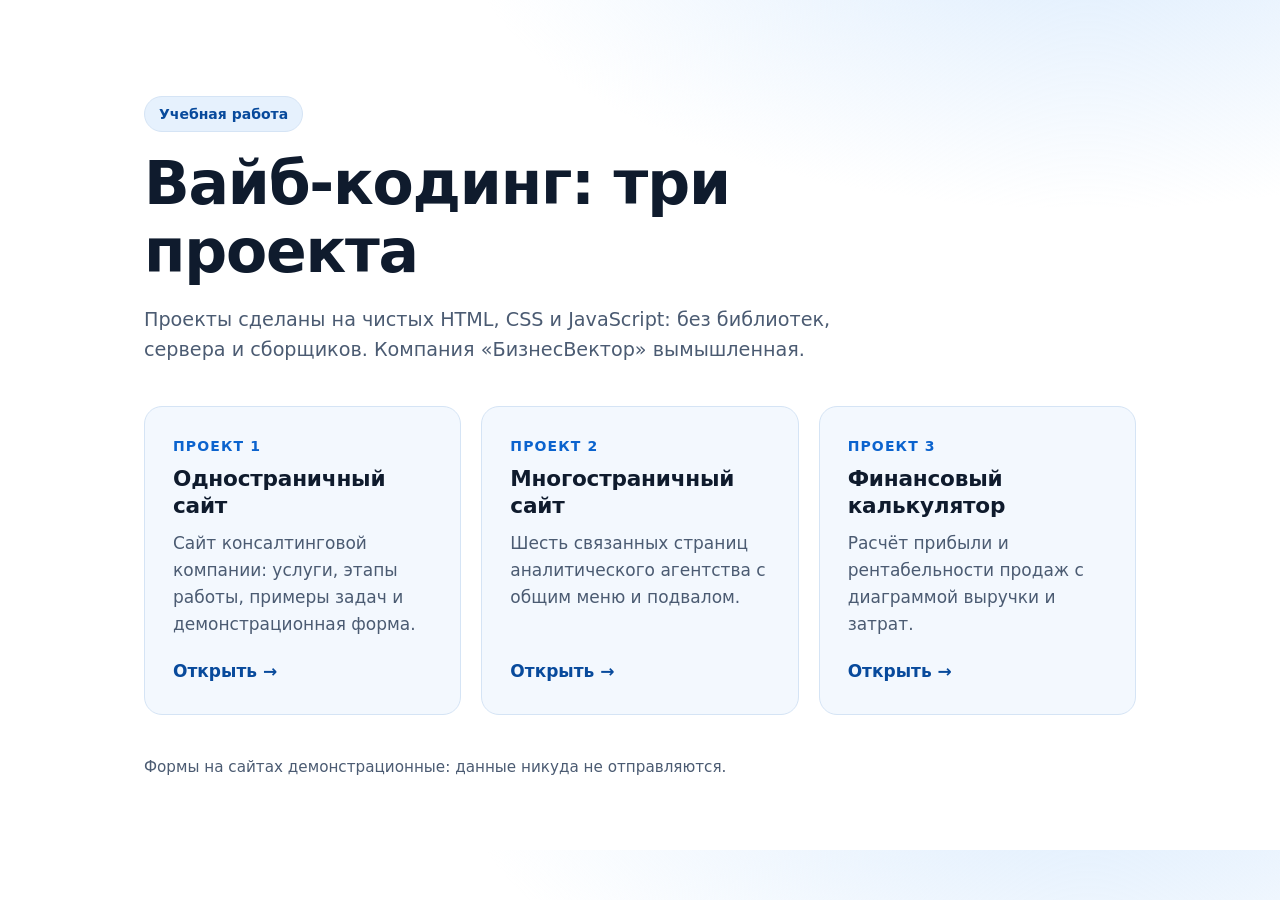
==== index.html @ 752a1384 "Add three vibe-coding study projects One-page site, multi-page site and finance calculator in plain " ====
<!DOCTYPE html>
<html lang="ru">
<head>
  <meta charset="UTF-8">
  <meta name="viewport" content="width=device-width, initial-scale=1">
  <title>Вайб-кодинг: три учебных проекта</title>
  <meta name="description" content="Три учебных проекта на чистых HTML, CSS и JavaScript: одностраничный сайт, многостраничный сайт и финансовый калькулятор.">
  <style>
    :root {
      --text: #0f1b2d;
      --muted: #4b5b72;
      --accent: #0b63ce;
      --accent-dark: #084a9c;
      --accent-soft: #e6f1fd;
      --panel: #f3f8fe;
      --border: #d5e4f5;
    }

    *, *::before, *::after { box-sizing: border-box; }

    body {
      margin: 0;
      font-family: "Segoe UI", system-ui, -apple-system, Roboto, "Helvetica Neue", Arial, sans-serif;
      font-size: 1.0625rem;
      line-height: 1.6;
      color: var(--text);
      background: radial-gradient(900px 420px at 85% -10%, #dcecfd 0%, rgba(220, 236, 253, 0) 70%), #fff;
      overflow-wrap: break-word;
    }

    main {
      width: 100%;
      max-width: 1040px;
      margin: 0 auto;
      padding: clamp(40px, 8vw, 96px) 24px 56px;
    }

    .badge {
      display: inline-block;
      margin: 0 0 18px;
      padding: 6px 14px;
      font-size: 0.875rem;
      font-weight: 600;
      color: var(--accent-dark);
      background: var(--accent-soft);
      border: 1px solid var(--border);
      border-radius: 999px;
    }

    h1 {
      max-width: 16ch;
      margin: 0;
      font-size: clamp(2.1rem, 6vw, 3.75rem);
      font-weight: 800;
      line-height: 1.12;
      letter-spacing: -0.02em;
    }

    .lead {
      max-width: 60ch;
      margin: 20px 0 0;
      font-size: 1.2rem;
      color: var(--muted);
    }

    .grid {
      display: grid;
      grid-template-columns: repeat(3, minmax(0, 1fr));
      gap: 20px;
      margin: 40px 0 0;
      padding: 0;
      list-style: none;
    }

    .card {
      display: flex;
      flex-direction: column;
      height: 100%;
      padding: 28px;
      color: inherit;
      text-decoration: none;
      background: var(--panel);
      border: 1px solid var(--border);
      border-radius: 18px;
      transition: border-color 0.15s ease;
    }

    .card:hover { border-color: var(--accent); }

    .card:focus-visible {
      outline: 3px solid var(--accent);
      outline-offset: 2px;
    }

    .number {
      font-size: 0.875rem;
      font-weight: 700;
      letter-spacing: 0.08em;
      text-transform: uppercase;
      color: var(--accent);
    }

    h2 {
      margin: 8px 0 0;
      font-size: 1.35rem;
      line-height: 1.25;
      letter-spacing: -0.01em;
    }

    .card p {
      margin: 10px 0 20px;
      color: var(--muted);
    }

    .open {
      margin-top: auto;
      font-weight: 700;
      color: var(--accent-dark);
    }

    footer {
      margin-top: 40px;
      font-size: 0.95rem;
      color: var(--muted);
    }

    @media (max-width: 820px) {
      main { padding-left: 16px; padding-right: 16px; }
      .grid { grid-template-columns: minmax(0, 1fr); }
      .card { padding: 20px; }
    }

    @media (prefers-reduced-motion: reduce) {
      .card { transition: none; }
    }
  </style>
</head>
<body>
  <main>
    <p class="badge">Учебная работа</p>
    <h1>Вайб-кодинг: три проекта</h1>
    <p class="lead">Проекты сделаны на чистых HTML, CSS и JavaScript: без библиотек, сервера и сборщиков. Компания «БизнесВектор» вымышленная.</p>

    <ul class="grid">
      <li>
        <a class="card" href="businessvector-onepage/index.html">
          <span class="number">Проект 1</span>
          <h2>Одностраничный сайт</h2>
          <p>Сайт консалтинговой компании: услуги, этапы работы, примеры задач и демонстрационная форма.</p>
          <span class="open">Открыть →</span>
        </a>
      </li>
      <li>
        <a class="card" href="businessvector/index.html">
          <span class="number">Проект 2</span>
          <h2>Многостраничный сайт</h2>
          <p>Шесть связанных страниц аналитического агентства с общим меню и подвалом.</p>
          <span class="open">Открыть →</span>
        </a>
      </li>
      <li>
        <a class="card" href="finance-app/index.html">
          <span class="number">Проект 3</span>
          <h2>Финансовый калькулятор</h2>
          <p>Расчёт прибыли и рентабельности продаж с диаграммой выручки и затрат.</p>
          <span class="open">Открыть →</span>
        </a>
      </li>
    </ul>

    <footer>
      <p>Формы на сайтах демонстрационные: данные никуда не отправляются.</p>
    </footer>
  </main>
</body>
</html>
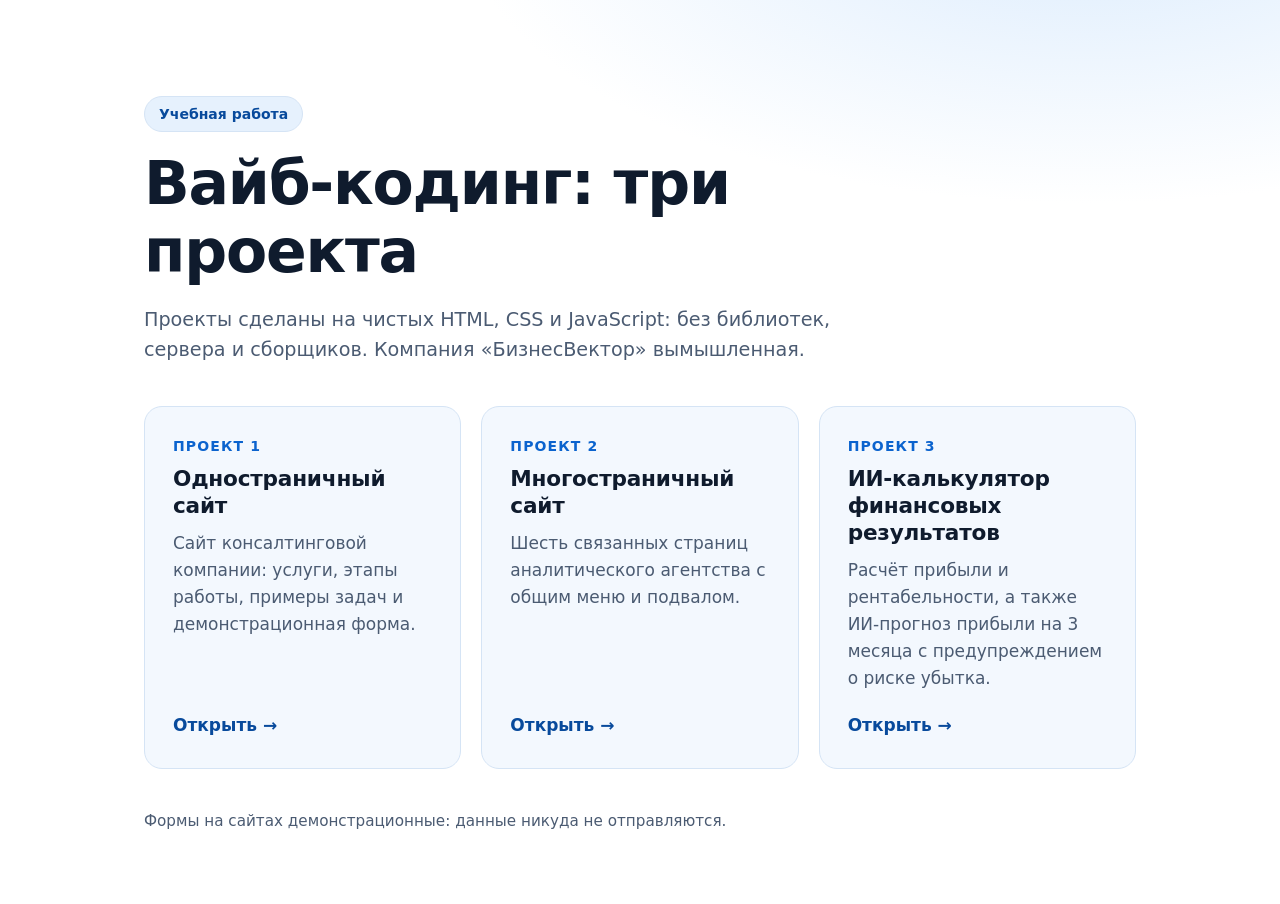
==== commit 8f5bd745: "Add an ML forecast module to the finance calculator Users enter 6-24 months of revenue and costs; a " ====
--- a/index.html
+++ b/index.html
@@ -161,8 +161,8 @@
       <li>
         <a class="card" href="finance-app/index.html">
           <span class="number">Проект 3</span>
-          <h2>Финансовый калькулятор</h2>
-          <p>Расчёт прибыли и рентабельности продаж с диаграммой выручки и затрат.</p>
+          <h2>ИИ-калькулятор финансовых результатов</h2>
+          <p>Расчёт прибыли и рентабельности, а также ИИ-прогноз прибыли на 3 месяца с предупреждением о риске убытка.</p>
           <span class="open">Открыть →</span>
         </a>
       </li>
